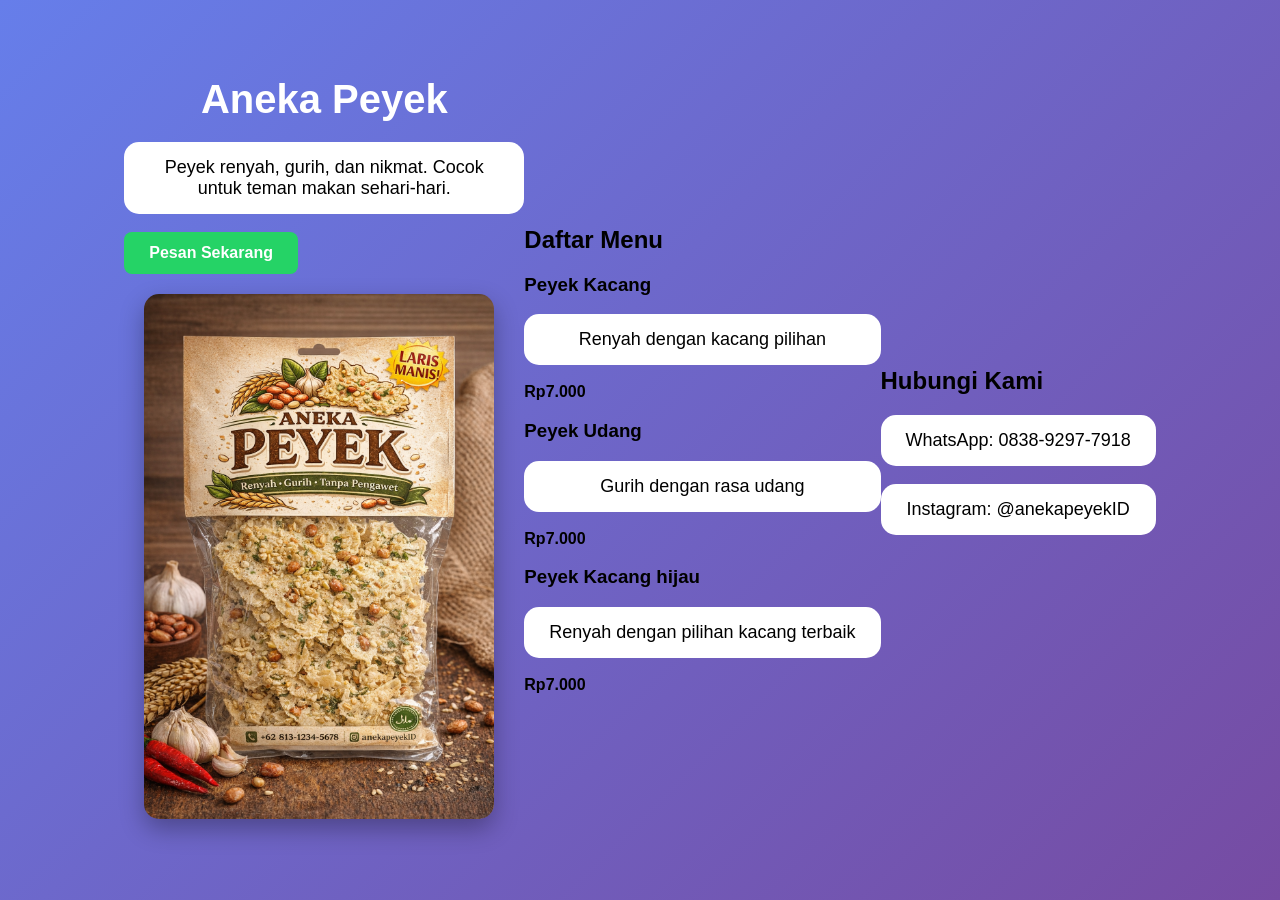
==== index.html @ c23cefe6 "Update index.html" ====
<!DOCTYPE html>
<html>
<head>
<title>Aneka Peyek</title>
<link rel="stylesheet" href="style.css">
</head>

<body>

<section class="hero">
  <div class="text">
    <h1>Aneka Peyek</h1>
    <p>Peyek renyah, gurih, dan nikmat. Cocok untuk teman makan sehari-hari.</p>
    <a href="https://wa.me/6283892977918" class="btn">Pesan Sekarang</a>
  </div>

  <img src="foto.11.PNG" alt="Peyek">
</section>


<section class="menu">
<h2>Daftar Menu</h2>

<div class="card">
<h3>Peyek Kacang</h3>
<p>Renyah dengan kacang pilihan</p>
<b>Rp7.000</b>
</div>

<div class="card">
<h3>Peyek Udang</h3>
<p>Gurih dengan rasa udang</p>
<b>Rp7.000</b>
</div>

<div class="card">
<h3>Peyek Kacang hijau</h3>
<p>Renyah dengan pilihan kacang terbaik</p>
<b>Rp7.000</b>
</div>

</section>


<section class="kontak">
<h2>Hubungi Kami</h2>
<p>WhatsApp: 0838-9297-7918</p>
<p>Instagram: @anekapeyekID</p>
</section>

</body>
</html>
---- style.css ----
/* Mengatur seluruh halaman */
body {
  margin: 0;
  padding: 0;
  font-family: Arial, sans-serif;
  background: linear-gradient(135deg, #667eea, #764ba2);
  min-height: 100vh;
}

/* Bagian utama */
body {
  display: flex;
  align-items: center;
  justify-content: center;
}

/* Gambar produk */
img {
  width: 350px;
  max-width: 90%;
  height: auto;
  border-radius: 15px;
  box-shadow: 0 10px 25px rgba(0,0,0,0.3);
  margin: 20px;
}

/* Judul */
h1 {
  color: white;
  font-size: 40px;
  text-align: center;
  margin: 20px;
}

/* Deskripsi */
p {
  background: white;
  padding: 15px 25px;
  border-radius: 15px;
  font-size: 18px;
  text-align: center;
  max-width: 350px;
}

.btn {
  display: inline-block;
  padding: 12px 25px;
  background: #25D366;
  color: white;
  text-decoration: none;
  border-radius: 8px;
  font-weight: bold;
}

.btn:hover {
  opacity: 0.8;
}
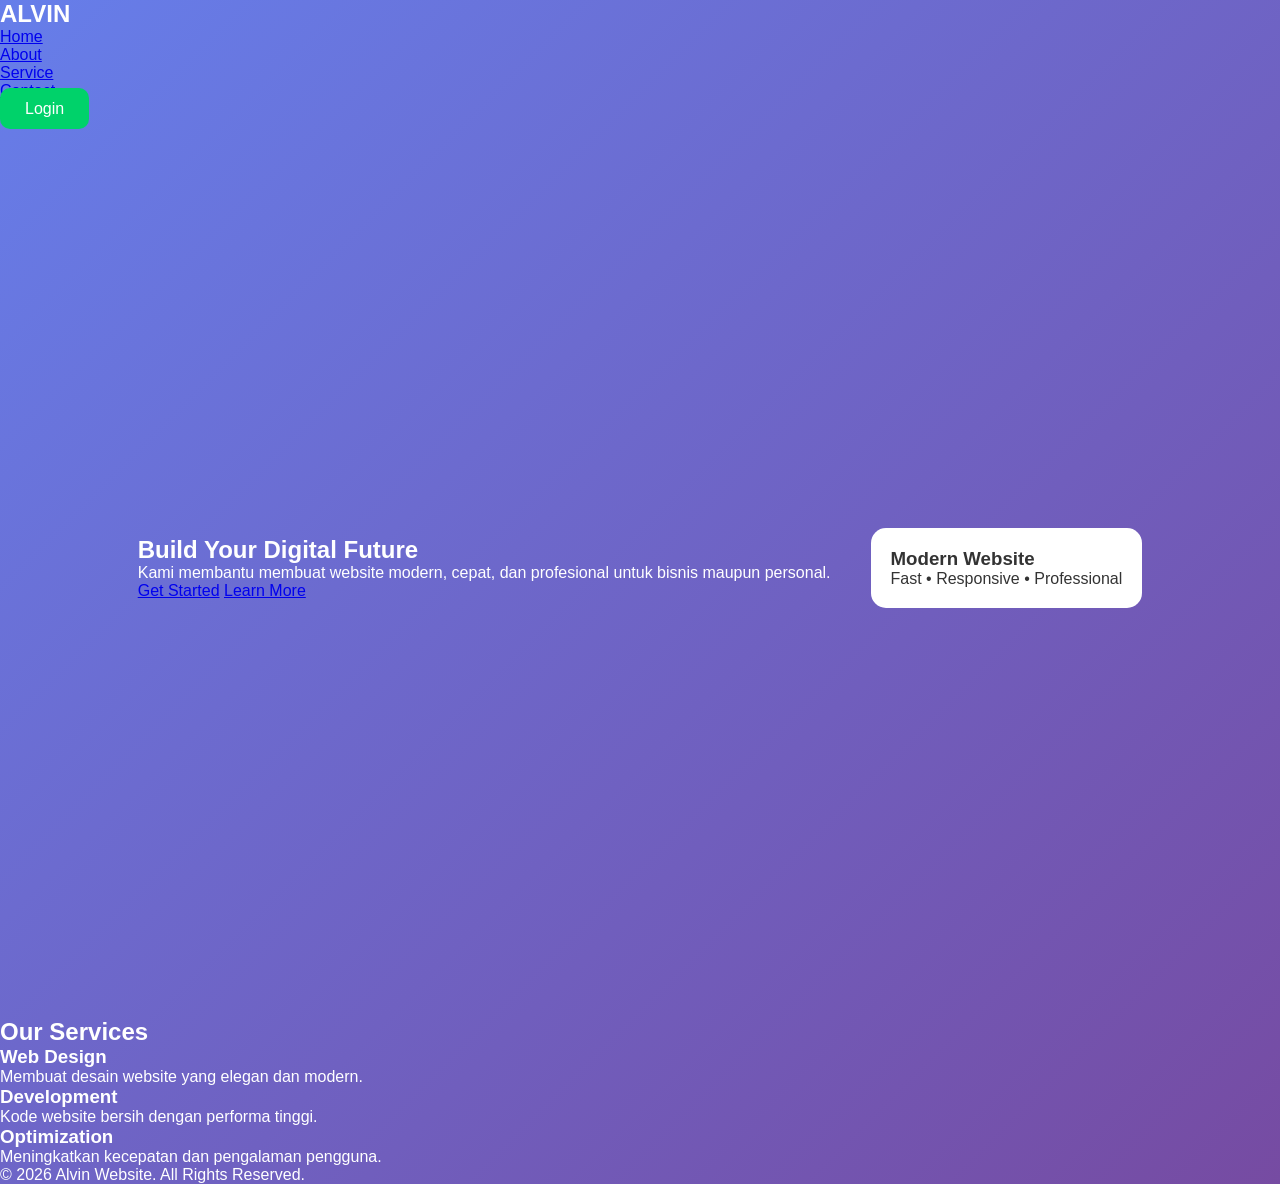
==== commit 9cbc360e: "Update index.html" ====
--- a/index.html
+++ b/index.html
@@ -1,52 +1,101 @@
 <!DOCTYPE html>
-<html>
+<html lang="id">
 <head>
-<title>Aneka Peyek</title>
-<link rel="stylesheet" href="style.css">
+    <meta charset="UTF-8">
+    <meta name="viewport" content="width=device-width, initial-scale=1.0">
+    <title>Alvin Website</title>
+
+    <link rel="stylesheet" href="style.css">
+
+    <!-- Font -->
+    <link href="https://fonts.googleapis.com/css2?family=Poppins:wght@400;600;700&display=swap" rel="stylesheet">
 </head>
 
 <body>
 
+<header>
+    <nav>
+        <h2 class="logo">ALVIN</h2>
+
+        <ul>
+            <li><a href="#">Home</a></li>
+            <li><a href="#">About</a></li>
+            <li><a href="#">Service</a></li>
+            <li><a href="#">Contact</a></li>
+        </ul>
+
+        <a class="btn" href="#">Login</a>
+    </nav>
+</header>
+
+
 <section class="hero">
-  <div class="text">
-    <h1>Aneka Peyek</h1>
-    <p>Peyek renyah, gurih, dan nikmat. Cocok untuk teman makan sehari-hari.</p>
-    <a href="https://wa.me/6283892977918" class="btn">Pesan Sekarang</a>
-  </div>
 
-  <img src="foto.11.PNG" alt="Peyek">
+    <div class="content">
+
+        <h1>
+            Build Your <span>Digital Future</span>
+        </h1>
+
+        <p>
+            Kami membantu membuat website modern, cepat,
+            dan profesional untuk bisnis maupun personal.
+        </p>
+
+        <div>
+            <a class="primary" href="#">Get Started</a>
+            <a class="secondary" href="#">Learn More</a>
+        </div>
+
+    </div>
+
+
+    <div class="image">
+
+        <div class="card">
+            <h3>Modern Website</h3>
+            <p>Fast • Responsive • Professional</p>
+        </div>
+
+    </div>
+
 </section>
 
 
-<section class="menu">
-<h2>Daftar Menu</h2>
 
-<div class="card">
-<h3>Peyek Kacang</h3>
-<p>Renyah dengan kacang pilihan</p>
-<b>Rp7.000</b>
+<section class="services">
+
+<h2>Our Services</h2>
+
+<div class="box">
+
+<div>
+<h3>Web Design</h3>
+<p>Membuat desain website yang elegan dan modern.</p>
 </div>
 
-<div class="card">
-<h3>Peyek Udang</h3>
-<p>Gurih dengan rasa udang</p>
-<b>Rp7.000</b>
+<div>
+<h3>Development</h3>
+<p>Kode website bersih dengan performa tinggi.</p>
 </div>
 
-<div class="card">
-<h3>Peyek Kacang hijau</h3>
-<p>Renyah dengan pilihan kacang terbaik</p>
-<b>Rp7.000</b>
+<div>
+<h3>Optimization</h3>
+<p>Meningkatkan kecepatan dan pengalaman pengguna.</p>
+</div>
+
 </div>
 
 </section>
 
 
-<section class="kontak">
-<h2>Hubungi Kami</h2>
-<p>WhatsApp: 0838-9297-7918</p>
-<p>Instagram: @anekapeyekID</p>
-</section>
+
+<footer>
+<p>
+© 2026 Alvin Website. All Rights Reserved.
+</p>
+</footer>
+
 
 </body>
 </html>
--- a/style.css
+++ b/style.css
@@ -1,57 +1,88 @@
-/* Mengatur seluruh halaman */
-body {
-  margin: 0;
-  padding: 0;
-  font-family: Arial, sans-serif;
-  background: linear-gradient(135deg, #667eea, #764ba2);
-  min-height: 100vh;
+*{
+margin:0;
+padding:0;
+box-sizing:border-box;
+font-family:Arial;
 }
 
-/* Bagian utama */
-body {
-  display: flex;
-  align-items: center;
-  justify-content: center;
+body{
+background:linear-gradient(135deg,#667eea,#764ba2);
+color:white;
 }
 
-/* Gambar produk */
-img {
-  width: 350px;
-  max-width: 90%;
-  height: auto;
-  border-radius: 15px;
-  box-shadow: 0 10px 25px rgba(0,0,0,0.3);
-  margin: 20px;
+
+.hero{
+min-height:100vh;
+display:flex;
+align-items:center;
+justify-content:center;
+gap:40px;
+padding:30px;
 }
 
-/* Judul */
-h1 {
-  color: white;
-  font-size: 40px;
-  text-align: center;
-  margin: 20px;
+
+.hero img{
+width:350px;
+border-radius:20px;
+box-shadow:0 10px 30px #333;
 }
 
-/* Deskripsi */
-p {
-  background: white;
-  padding: 15px 25px;
-  border-radius: 15px;
-  font-size: 18px;
-  text-align: center;
-  max-width: 350px;
+
+.text{
+max-width:400px;
 }
 
-.btn {
-  display: inline-block;
-  padding: 12px 25px;
-  background: #25D366;
-  color: white;
-  text-decoration: none;
-  border-radius: 8px;
-  font-weight: bold;
+.text h1{
+font-size:45px;
 }
 
-.btn:hover {
-  opacity: 0.8;
+.text p{
+background:white;
+color:#333;
+padding:15px;
+border-radius:10px;
+margin:20px 0;
 }
+
+
+.btn{
+background:#00d26a;
+color:white;
+padding:12px 25px;
+border-radius:10px;
+text-decoration:none;
+}
+
+
+.menu{
+text-align:center;
+padding:40px;
+}
+
+
+.menu h2{
+font-size:35px;
+}
+
+
+.card{
+background:white;
+color:#333;
+margin:20px auto;
+padding:20px;
+border-radius:15px;
+max-width:350px;
+}
+
+
+.card b{
+color:#6a3dcc;
+font-size:20px;
+}
+
+
+.kontak{
+text-align:center;
+padding:40px;
+background:#222;
+}
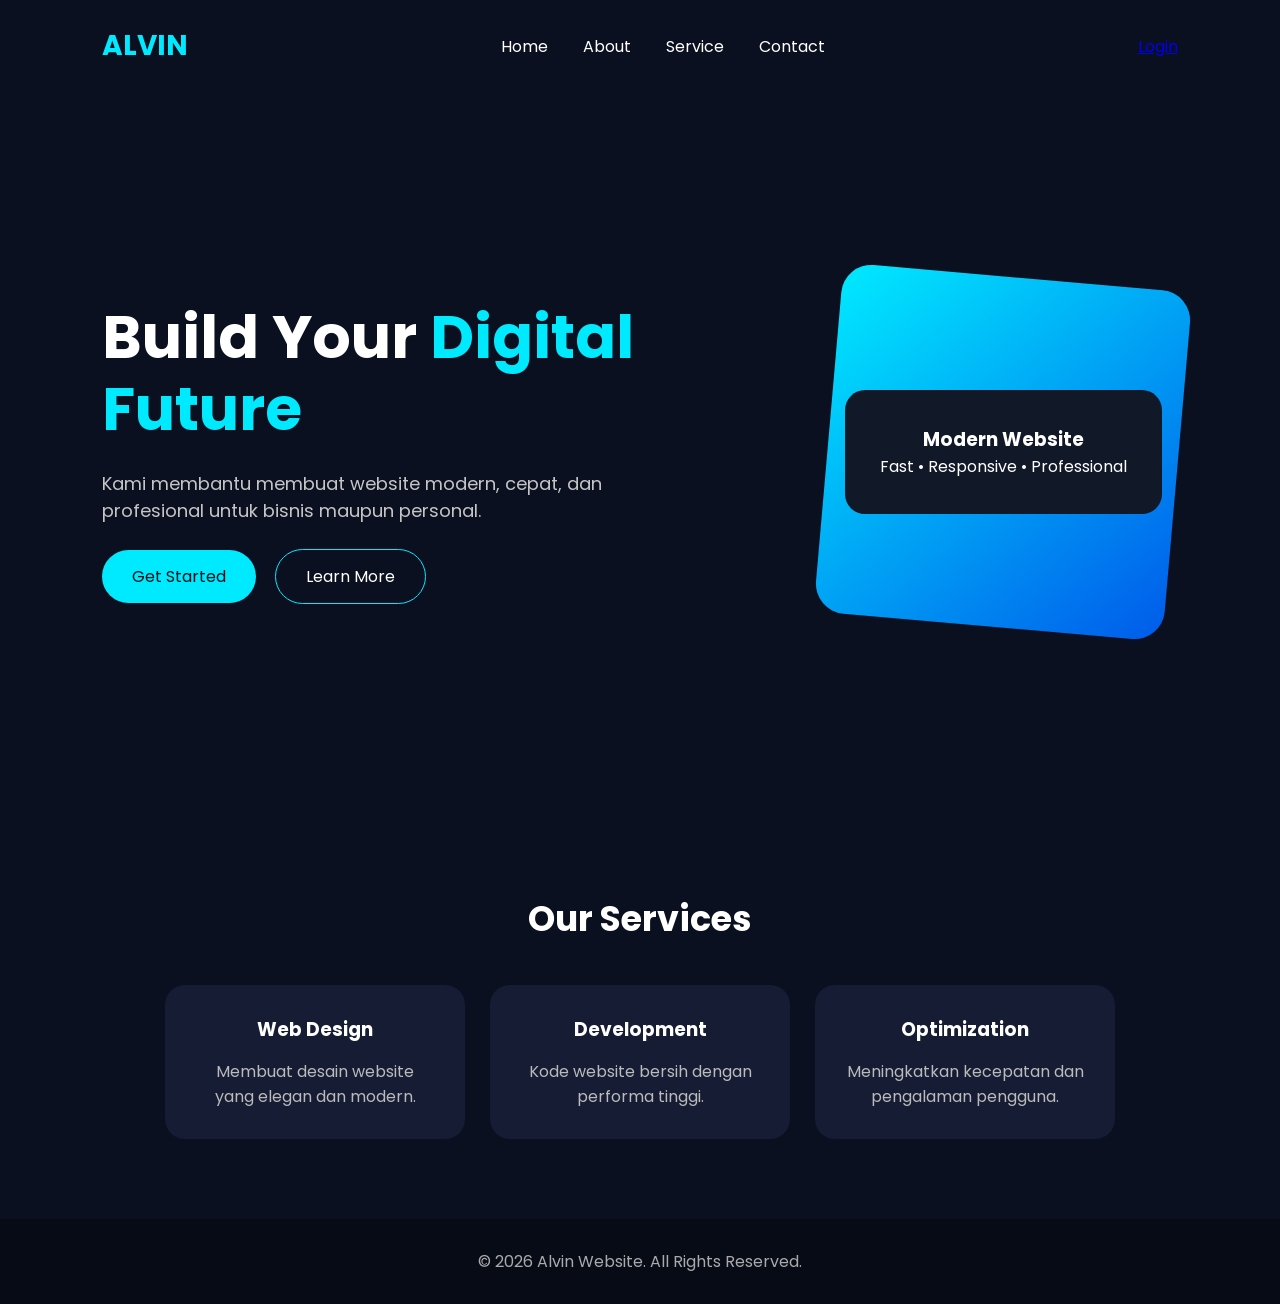
==== commit 2ac795dd: "Update index.html" ====
--- a/index.html
+++ b/index.html
@@ -24,7 +24,9 @@
             <li><a href="#">Contact</a></li>
         </ul>
 
-        <a class="btn" href="#">Login</a>
+        <a class="login" href="login.html">
+Login
+</a>
     </nav>
 </header>
 
--- a/style.css
+++ b/style.css
@@ -1,88 +1,289 @@
 *{
-margin:0;
-padding:0;
-box-sizing:border-box;
-font-family:Arial;
-}
+    margin:0;
+    padding:0;
+    box-sizing:border-box;
+    font-family:'Poppins',sans-serif;
+}
+
 
 body{
-background:linear-gradient(135deg,#667eea,#764ba2);
-color:white;
-}
-
+    background:#0b1020;
+    color:white;
+}
+
+
+/* NAVBAR */
+
+header{
+    padding:25px 8%;
+}
+
+
+nav{
+    display:flex;
+    justify-content:space-between;
+    align-items:center;
+}
+
+
+.logo{
+    font-size:28px;
+    color:#00eaff;
+}
+
+
+ul{
+    display:flex;
+    gap:35px;
+    list-style:none;
+}
+
+
+ul li a{
+    color:white;
+    text-decoration:none;
+    transition:.3s;
+}
+
+
+ul li a:hover{
+    color:#00eaff;
+}
+
+
+
+.btn{
+    padding:10px 25px;
+    background:#00eaff;
+    color:#001018;
+    border-radius:30px;
+    text-decoration:none;
+    font-weight:600;
+}
+
+
+
+/* HERO */
 
 .hero{
-min-height:100vh;
-display:flex;
-align-items:center;
-justify-content:center;
-gap:40px;
-padding:30px;
-}
-
-
-.hero img{
-width:350px;
-border-radius:20px;
-box-shadow:0 10px 30px #333;
-}
-
-
-.text{
-max-width:400px;
-}
-
-.text h1{
-font-size:45px;
-}
-
-.text p{
-background:white;
-color:#333;
-padding:15px;
-border-radius:10px;
-margin:20px 0;
-}
-
-
-.btn{
-background:#00d26a;
-color:white;
-padding:12px 25px;
-border-radius:10px;
-text-decoration:none;
-}
-
-
-.menu{
-text-align:center;
-padding:40px;
-}
-
-
-.menu h2{
-font-size:35px;
-}
+
+    min-height:80vh;
+    display:flex;
+    align-items:center;
+    justify-content:space-between;
+    padding:0 8%;
+
+}
+
+
+
+.content{
+
+    width:50%;
+
+}
+
+
+
+.content h1{
+
+    font-size:60px;
+    line-height:1.2;
+
+}
+
+
+
+.content span{
+
+    color:#00eaff;
+
+}
+
+
+
+.content p{
+
+    margin:25px 0;
+    color:#c5c5c5;
+    font-size:18px;
+
+}
+
+
+
+.primary,
+.secondary{
+
+    display:inline-block;
+    padding:14px 30px;
+    border-radius:30px;
+    text-decoration:none;
+    margin-right:15px;
+
+}
+
+
+
+.primary{
+
+    background:#00eaff;
+    color:#001018;
+
+}
+
+
+
+.secondary{
+
+    border:1px solid #00eaff;
+    color:white;
+
+}
+
+
+
+/* IMAGE CARD */
+
+.image{
+
+    width:350px;
+    height:350px;
+    background:linear-gradient(
+        135deg,
+        #00eaff,
+        #005bea
+    );
+
+    border-radius:30px;
+    display:flex;
+    align-items:center;
+    justify-content:center;
+
+    transform:rotate(5deg);
+
+}
+
 
 
 .card{
-background:white;
-color:#333;
-margin:20px auto;
-padding:20px;
-border-radius:15px;
-max-width:350px;
-}
-
-
-.card b{
-color:#6a3dcc;
-font-size:20px;
-}
-
-
-.kontak{
-text-align:center;
-padding:40px;
-background:#222;
-}
+
+    background:#111827;
+    padding:35px;
+    border-radius:20px;
+    transform:rotate(-5deg);
+    text-align:center;
+
+}
+
+
+
+/* SERVICE */
+
+.services{
+
+    padding:80px 8%;
+    text-align:center;
+
+}
+
+
+
+.services h2{
+
+    font-size:35px;
+    margin-bottom:40px;
+
+}
+
+
+
+.box{
+
+    display:flex;
+    gap:25px;
+    justify-content:center;
+
+}
+
+
+
+.box div{
+
+    background:#151c33;
+    padding:30px;
+    border-radius:20px;
+    width:300px;
+
+}
+
+
+
+.box p{
+
+    color:#bbb;
+    margin-top:15px;
+
+}
+
+
+
+/* FOOTER */
+
+footer{
+
+    text-align:center;
+    padding:30px;
+    background:#070b16;
+    color:#aaa;
+
+}
+
+
+
+/* MOBILE */
+
+@media(max-width:768px){
+
+nav ul{
+    display:none;
+}
+
+
+.hero{
+
+    flex-direction:column;
+    text-align:center;
+
+}
+
+
+.content{
+
+    width:100%;
+
+}
+
+
+.content h1{
+
+    font-size:40px;
+
+}
+
+
+.image{
+
+    margin-top:50px;
+
+}
+
+
+.box{
+
+    flex-direction:column;
+    align-items:center;
+
+}
+
+}
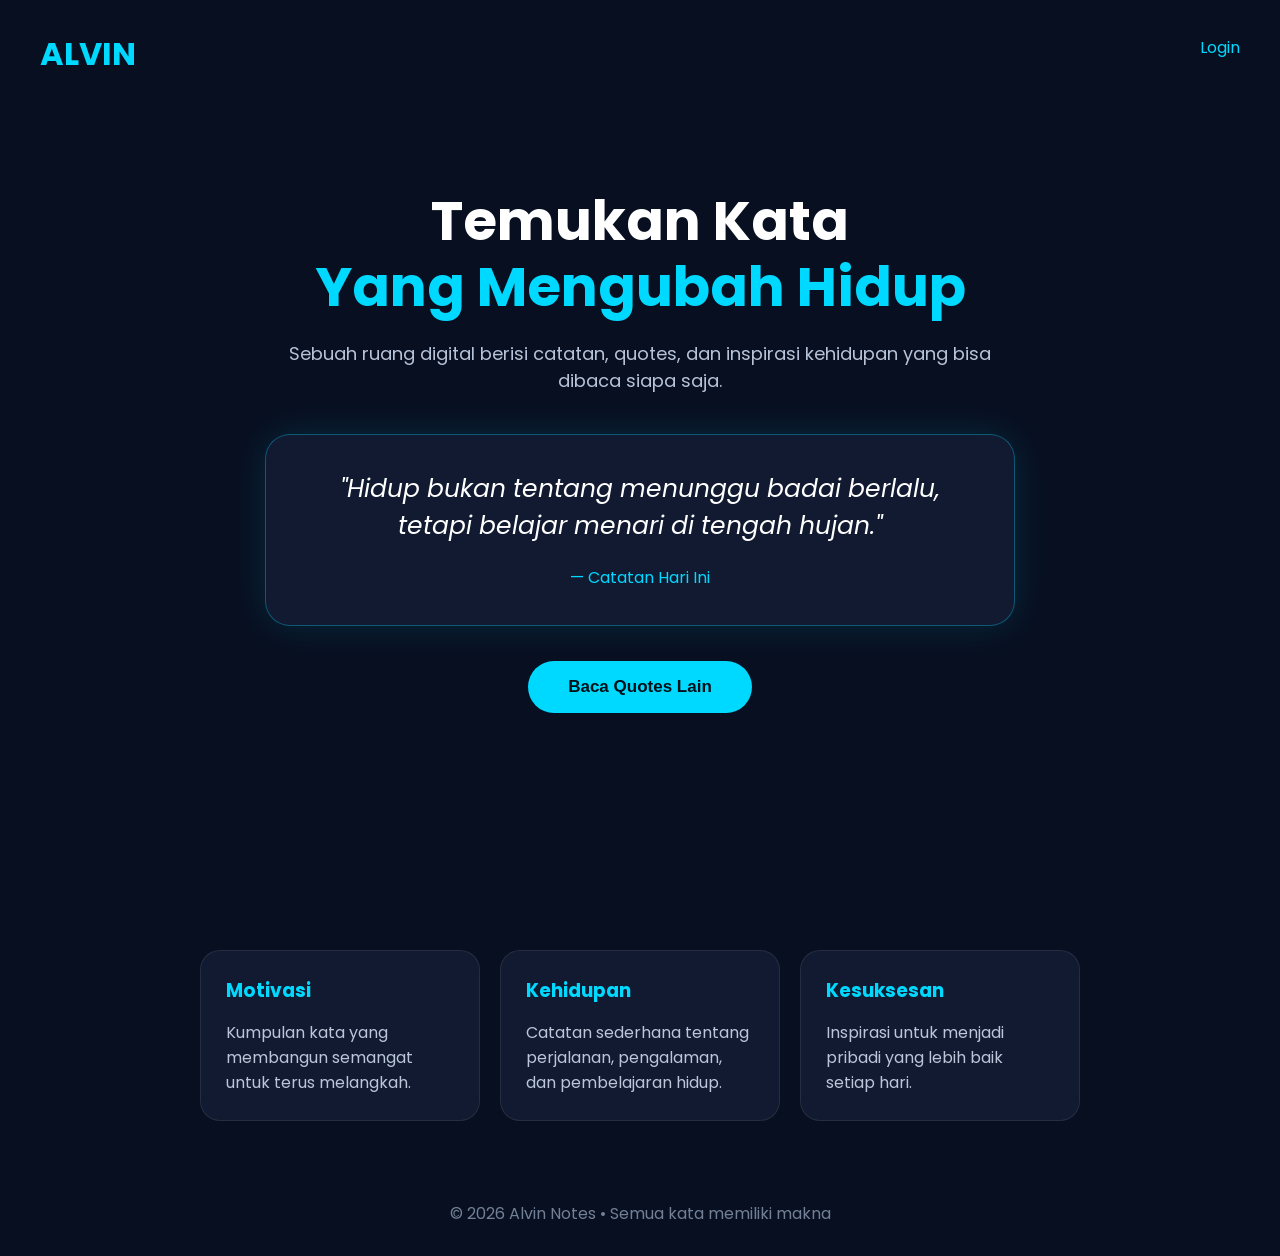
==== commit 96bf6aa4: "Update index.html" ====
--- a/index.html
+++ b/index.html
@@ -1,102 +1,317 @@
 <!DOCTYPE html>
 <html lang="id">
 <head>
-    <meta charset="UTF-8">
-    <meta name="viewport" content="width=device-width, initial-scale=1.0">
-    <title>Alvin Website</title>
-
-    <link rel="stylesheet" href="style.css">
-
-    <!-- Font -->
-    <link href="https://fonts.googleapis.com/css2?family=Poppins:wght@400;600;700&display=swap" rel="stylesheet">
+<meta charset="UTF-8">
+<meta name="viewport" content="width=device-width, initial-scale=1.0">
+<title>Alvin Notes - Quotes & Catatan</title>
+
+<link href="https://fonts.googleapis.com/css2?family=Poppins:wght@400;600;700&display=swap" rel="stylesheet">
+
+<style>
+
+*{
+    margin:0;
+    padding:0;
+    box-sizing:border-box;
+}
+
+body{
+    font-family:'Poppins',sans-serif;
+    background:#080f20;
+    color:white;
+}
+
+/* HERO */
+
+.hero{
+    min-height:100vh;
+    display:flex;
+    justify-content:center;
+    align-items:center;
+    padding:30px;
+    text-align:center;
+}
+
+.logo{
+    position:absolute;
+    top:30px;
+    left:40px;
+    font-size:32px;
+    font-weight:700;
+    color:#00d9ff;
+}
+
+.login{
+    position:absolute;
+    top:35px;
+    right:40px;
+    color:#00d9ff;
+}
+
+.content{
+    max-width:750px;
+}
+
+
+h1{
+    font-size:55px;
+    line-height:1.2;
+    margin-bottom:20px;
+}
+
+h1 span{
+    color:#00d9ff;
+}
+
+.desc{
+    color:#b7c3d8;
+    font-size:18px;
+    margin-bottom:40px;
+}
+
+
+/* QUOTE BOX */
+
+.quote-box{
+    background:#111a30;
+    border-radius:25px;
+    padding:35px;
+    border:1px solid #00d9ff55;
+    box-shadow:0 0 40px #00d9ff22;
+    margin-bottom:35px;
+}
+
+.quote{
+    font-size:25px;
+    font-style:italic;
+    line-height:1.5;
+}
+
+
+.author{
+    margin-top:20px;
+    color:#00d9ff;
+}
+
+
+/* BUTTON */
+
+button{
+    padding:16px 40px;
+    border-radius:50px;
+    border:none;
+    background:#00d9ff;
+    color:#001018;
+    font-size:17px;
+    font-weight:bold;
+    cursor:pointer;
+    transition:.3s;
+}
+
+button:hover{
+    transform:translateY(-5px);
+}
+
+
+
+/* CARD */
+
+.cards{
+    padding:50px 30px;
+    display:flex;
+    justify-content:center;
+    gap:20px;
+    flex-wrap:wrap;
+}
+
+.card{
+    width:280px;
+    background:#111a30;
+    padding:25px;
+    border-radius:20px;
+    border:1px solid #ffffff15;
+}
+
+.card h3{
+    color:#00d9ff;
+    margin-bottom:15px;
+}
+
+.card p{
+    color:#bbc6d9;
+}
+
+
+footer{
+    text-align:center;
+    padding:30px;
+    color:#718096;
+}
+
+
+</style>
+
 </head>
 
+
 <body>
 
-<header>
-    <nav>
-        <h2 class="logo">ALVIN</h2>
-
-        <ul>
-            <li><a href="#">Home</a></li>
-            <li><a href="#">About</a></li>
-            <li><a href="#">Service</a></li>
-            <li><a href="#">Contact</a></li>
-        </ul>
-
-        <a class="login" href="login.html">
+
+<div class="logo">
+ALVIN
+</div>
+
+<div class="login">
 Login
-</a>
-    </nav>
-</header>
+</div>
+
 
 
 <section class="hero">
 
-    <div class="content">
-
-        <h1>
-            Build Your <span>Digital Future</span>
-        </h1>
-
-        <p>
-            Kami membantu membuat website modern, cepat,
-            dan profesional untuk bisnis maupun personal.
-        </p>
-
-        <div>
-            <a class="primary" href="#">Get Started</a>
-            <a class="secondary" href="#">Learn More</a>
-        </div>
-
-    </div>
-
-
-    <div class="image">
-
-        <div class="card">
-            <h3>Modern Website</h3>
-            <p>Fast • Responsive • Professional</p>
-        </div>
-
-    </div>
+<div class="content">
+
+
+<h1>
+Temukan Kata
+<br>
+<span>Yang Mengubah Hidup</span>
+</h1>
+
+
+<p class="desc">
+Sebuah ruang digital berisi catatan,
+quotes, dan inspirasi kehidupan yang
+bisa dibaca siapa saja.
+</p>
+
+
+
+<div class="quote-box">
+
+<div class="quote" id="quote">
+"Hidup bukan tentang menunggu badai berlalu,
+tetapi belajar menari di tengah hujan."
+</div>
+
+
+<div class="author">
+— Catatan Hari Ini
+</div>
+
+</div>
+
+
+
+<button onclick="ubahQuote()">
+Baca Quotes Lain
+</button>
+
+
+</div>
 
 </section>
 
 
 
-<section class="services">
-
-<h2>Our Services</h2>
-
-<div class="box">
-
-<div>
-<h3>Web Design</h3>
-<p>Membuat desain website yang elegan dan modern.</p>
-</div>
-
-<div>
-<h3>Development</h3>
-<p>Kode website bersih dengan performa tinggi.</p>
-</div>
-
-<div>
-<h3>Optimization</h3>
-<p>Meningkatkan kecepatan dan pengalaman pengguna.</p>
-</div>
-
-</div>
+
+<section class="cards">
+
+
+<div class="card">
+
+<h3>
+Motivasi
+</h3>
+
+<p>
+Kumpulan kata yang membangun semangat
+untuk terus melangkah.
+</p>
+
+</div>
+
+
+
+<div class="card">
+
+<h3>
+Kehidupan
+</h3>
+
+<p>
+Catatan sederhana tentang perjalanan,
+pengalaman, dan pembelajaran hidup.
+</p>
+
+</div>
+
+
+
+<div class="card">
+
+<h3>
+Kesuksesan
+</h3>
+
+<p>
+Inspirasi untuk menjadi pribadi yang
+lebih baik setiap hari.
+</p>
+
+</div>
+
 
 </section>
 
 
 
 <footer>
-<p>
-© 2026 Alvin Website. All Rights Reserved.
-</p>
+
+© 2026 Alvin Notes • Semua kata memiliki makna
+
 </footer>
+
+
+
+
+
+<script>
+
+
+const quotes=[
+
+"Hidup bukan tentang menunggu badai berlalu, tetapi belajar menari di tengah hujan.",
+
+"Jangan takut gagal, karena setiap kegagalan membawa pelajaran baru.",
+
+"Langkah kecil yang konsisten akan membawa perubahan besar.",
+
+"Jadilah seseorang yang tetap baik meskipun dunia tidak selalu baik kepadamu.",
+
+"Masa depan adalah hasil dari apa yang kamu lakukan hari ini.",
+
+"Tidak perlu menjadi sempurna untuk menjadi berarti.",
+
+"Kesabaran hari ini adalah kekuatan untuk kemenangan esok."
+
+];
+
+
+function ubahQuote(){
+
+let random=Math.floor(Math.random()*quotes.length);
+
+document.getElementById("quote").innerHTML=
+'"'+quotes[random]+'"';
+
+}
+
+
+setInterval(ubahQuote,8000);
+
+
+</script>
 
 
 </body>
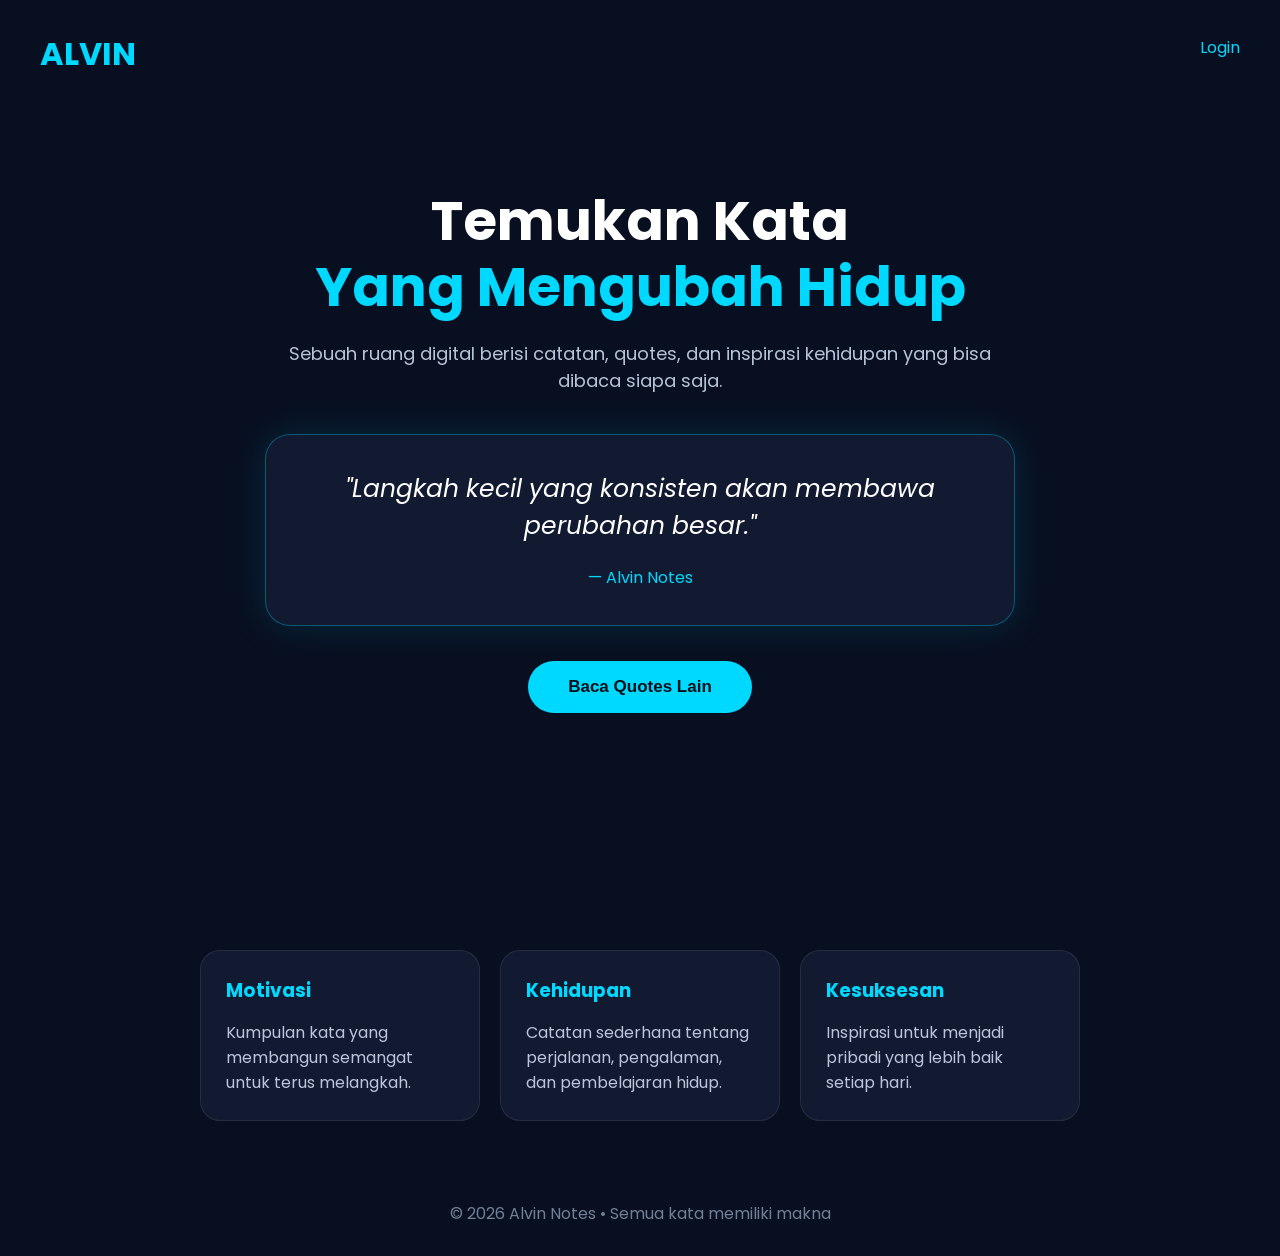
==== commit 18b71b31: "index.html" ====
--- a/index.html
+++ b/index.html
@@ -279,37 +279,39 @@
 <script>
 
 
-const quotes=[
-
-"Hidup bukan tentang menunggu badai berlalu, tetapi belajar menari di tengah hujan.",
-
-"Jangan takut gagal, karena setiap kegagalan membawa pelajaran baru.",
-
-"Langkah kecil yang konsisten akan membawa perubahan besar.",
-
-"Jadilah seseorang yang tetap baik meskipun dunia tidak selalu baik kepadamu.",
-
-"Masa depan adalah hasil dari apa yang kamu lakukan hari ini.",
-
-"Tidak perlu menjadi sempurna untuk menjadi berarti.",
-
-"Kesabaran hari ini adalah kekuatan untuk kemenangan esok."
-
-];
+let quotes=[];
+
+
+fetch("quotes.json")
+.then(response=>response.json())
+.then(data=>{
+
+quotes=data;
+
+ubahQuote();
+
+});
+
 
 
 function ubahQuote(){
 
 let random=Math.floor(Math.random()*quotes.length);
 
-document.getElementById("quote").innerHTML=
-'"'+quotes[random]+'"';
-
-}
+
+document.getElementById("quote").innerHTML =
+'"'+quotes[random].text+'"';
+
+
+document.querySelector(".author").innerHTML =
+"— "+quotes[random].author;
+
+
+}
+
 
 
 setInterval(ubahQuote,8000);
-
 
 </script>
 
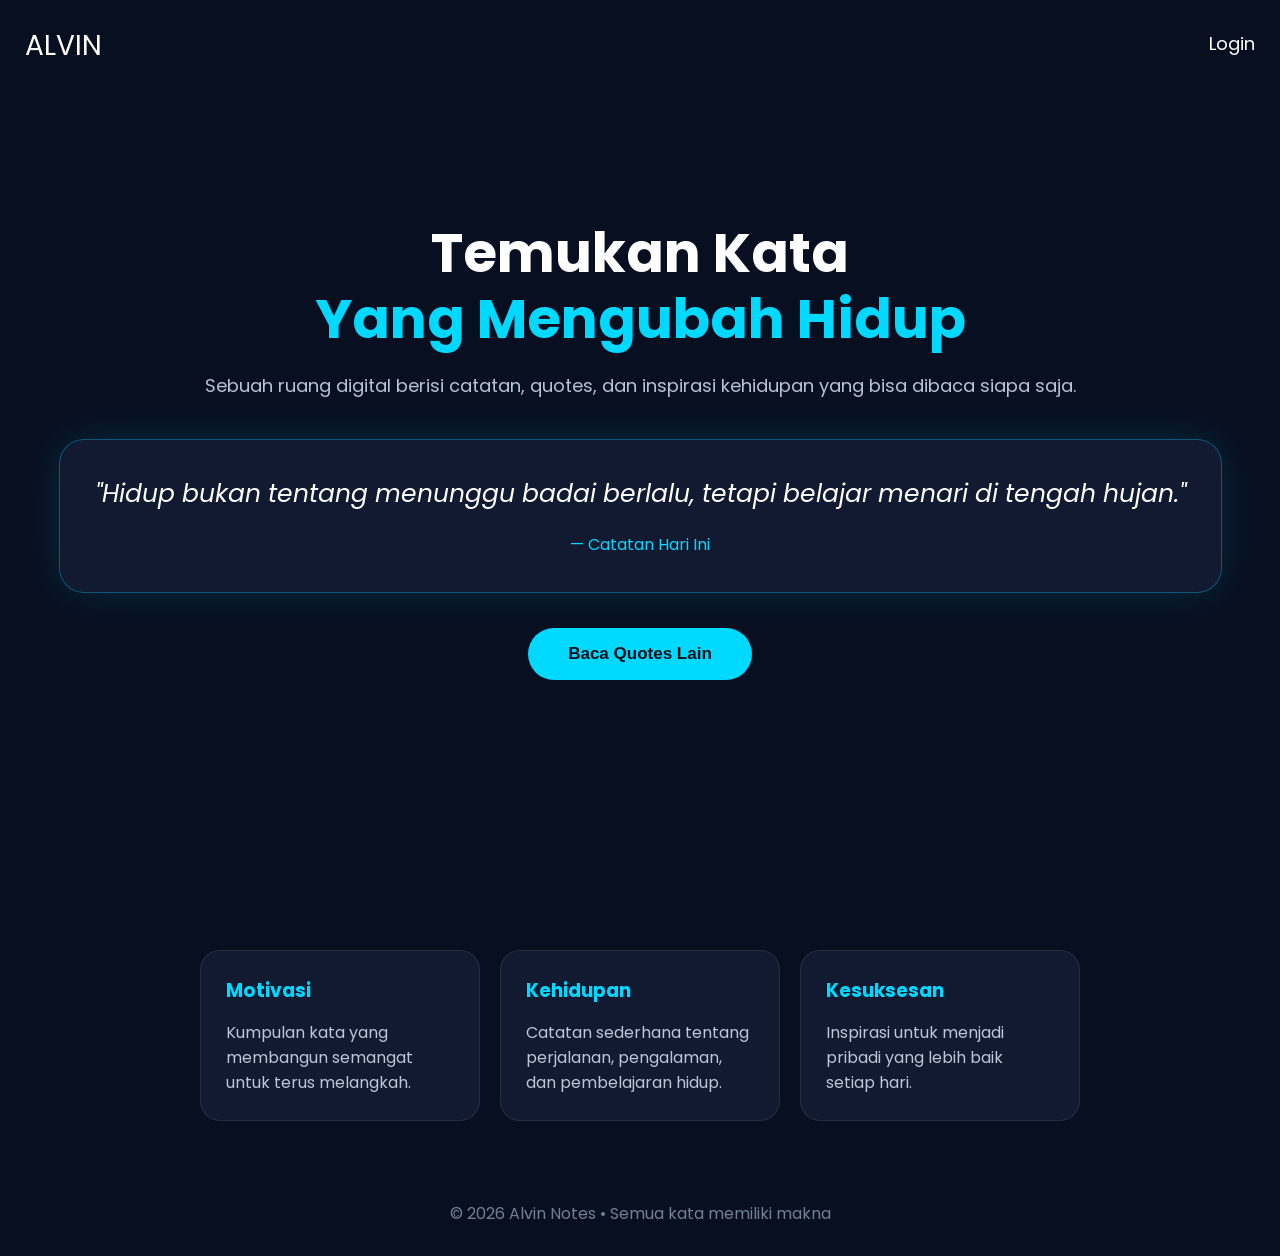
==== commit ce1cc4a2: "index.html" ====
--- a/index.html
+++ b/index.html
@@ -34,18 +34,19 @@
 
 .logo{
     position:absolute;
-    top:30px;
-    left:40px;
-    font-size:32px;
-    font-weight:700;
-    color:#00d9ff;
+    top:25px;
+    left:25px;
+    font-size:28px;
+    z-index:10;
 }
 
 .login{
     position:absolute;
-    top:35px;
-    right:40px;
-    color:#00d9ff;
+    top:30px;
+    right:25px;
+    font-size:18px;
+    z-index:10;
+}
 }
 
 .content{
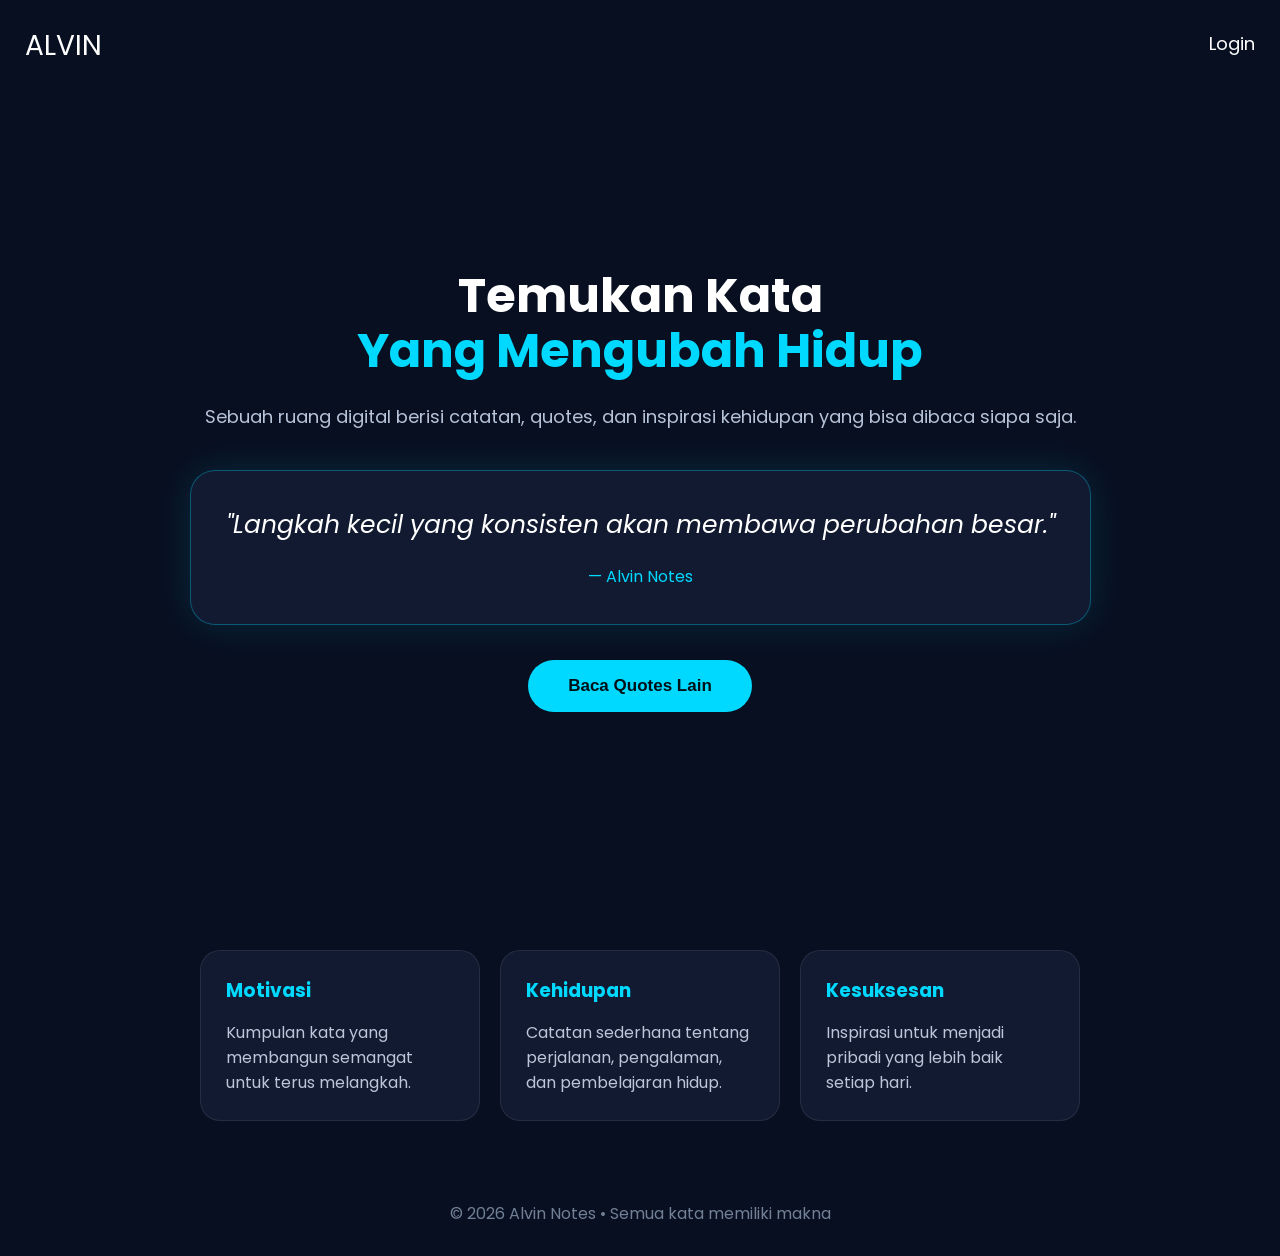
==== commit 0042b732: "Update index.html" ====
--- a/index.html
+++ b/index.html
@@ -55,9 +55,10 @@
 
 
 h1{
-    font-size:55px;
-    line-height:1.2;
-    margin-bottom:20px;
+    font-size:48px;
+    line-height:1.15;
+    margin-top:80px;
+    margin-bottom:25px;
 }
 
 h1 span{
@@ -149,7 +150,30 @@
     color:#718096;
 }
 
-
+@media(max-width:600px){
+
+.hero{
+    padding:20px;
+}
+
+h1{
+    font-size:42px;
+    margin-top:100px;
+}
+
+.desc{
+    font-size:16px;
+}
+
+.quote-box{
+    padding:25px;
+}
+
+.quote{
+    font-size:22px;
+}
+
+}
 </style>
 
 </head>
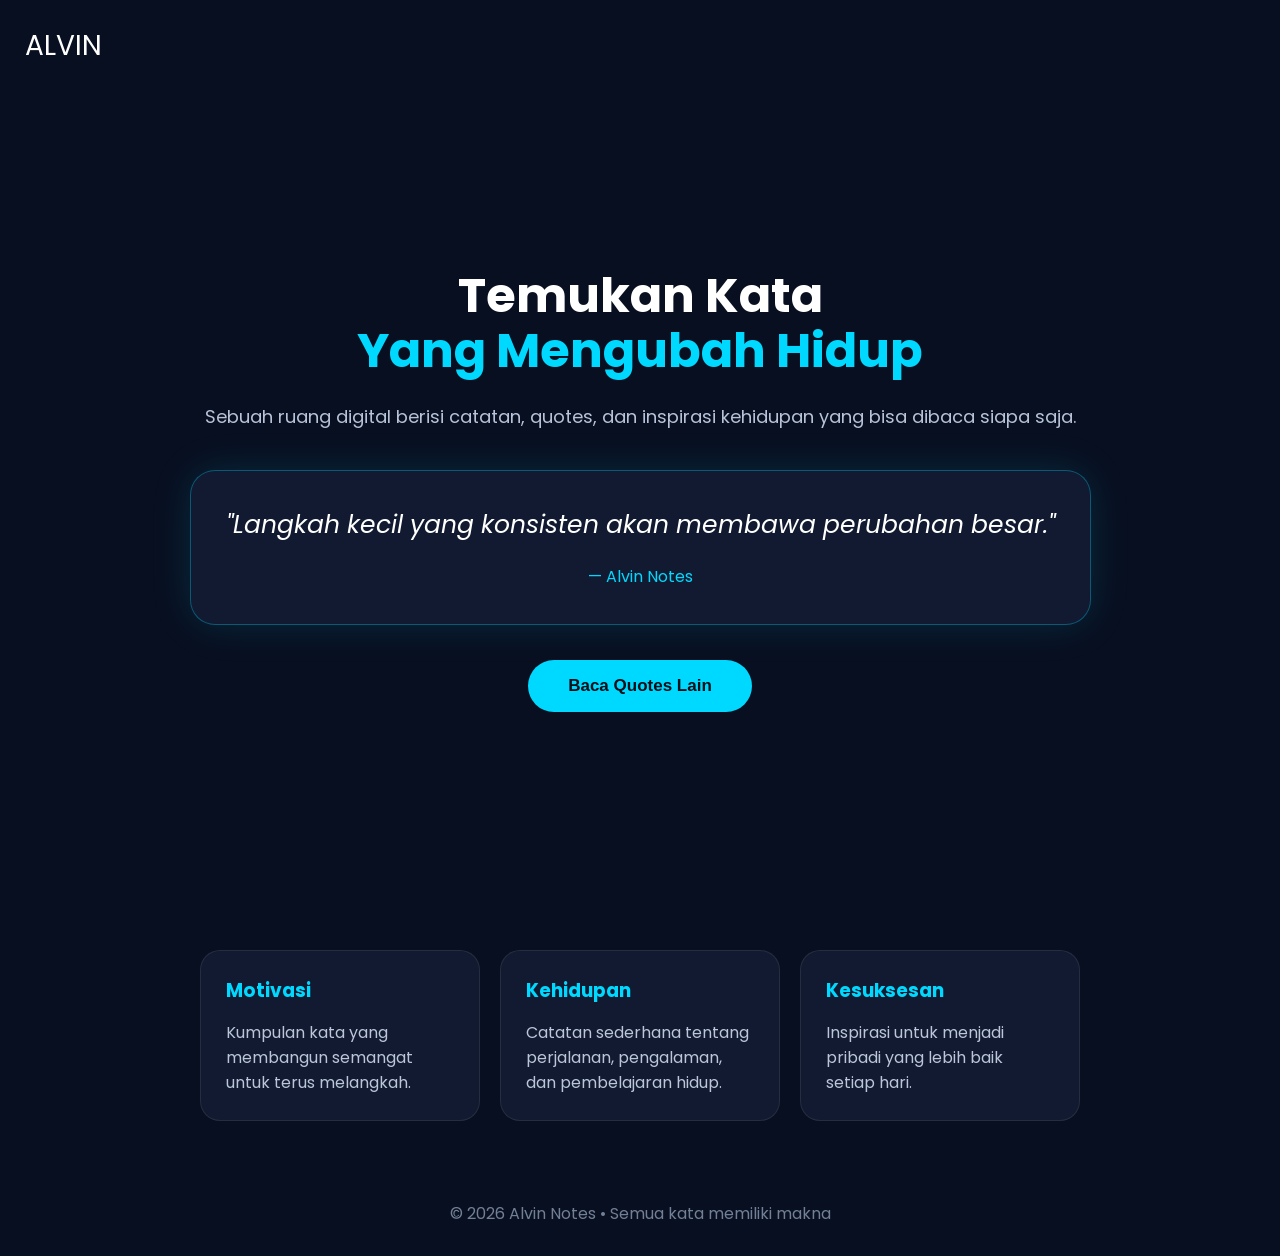
==== commit 7b83ed68: "index.html" ====
--- a/index.html
+++ b/index.html
@@ -40,12 +40,6 @@
     z-index:10;
 }
 
-.login{
-    position:absolute;
-    top:30px;
-    right:25px;
-    font-size:18px;
-    z-index:10;
 }
 }
 
@@ -186,11 +180,6 @@
 ALVIN
 </div>
 
-<div class="login">
-Login
-</div>
-
-
 
 <section class="hero">
 
